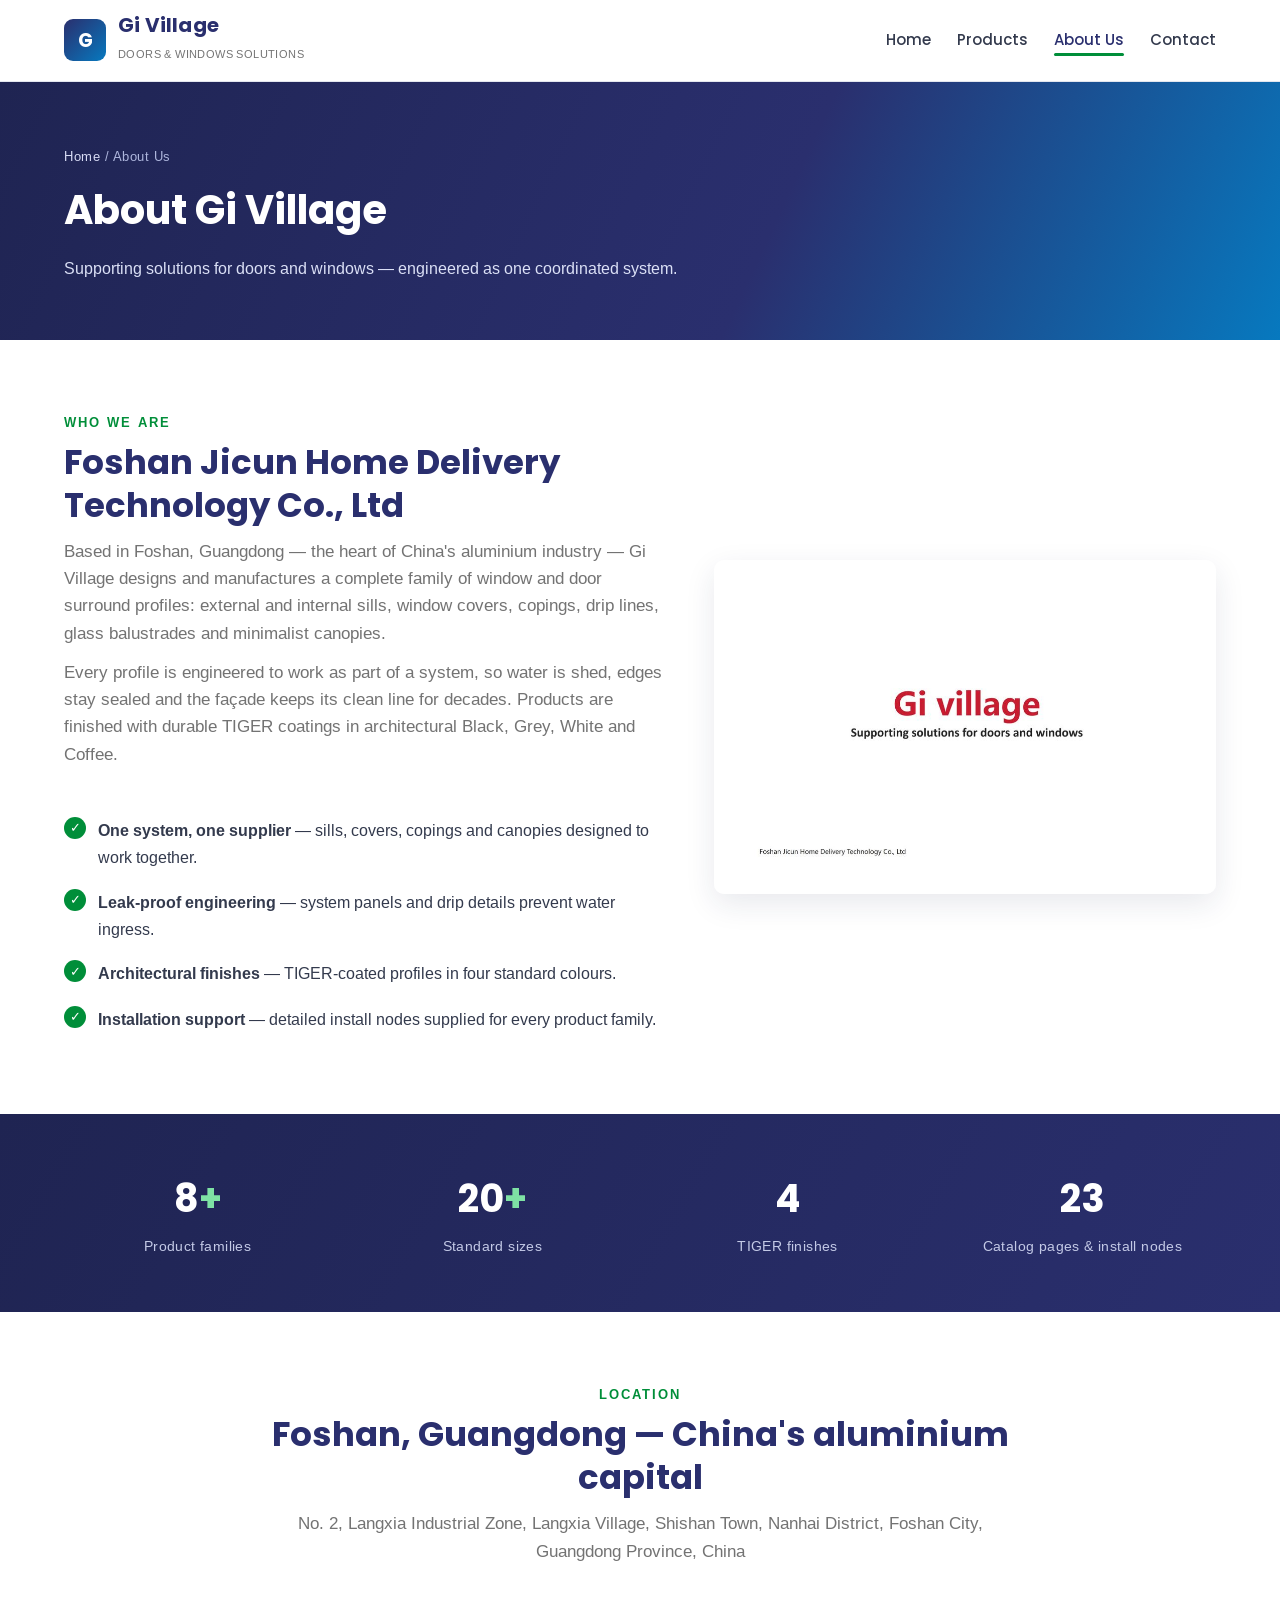
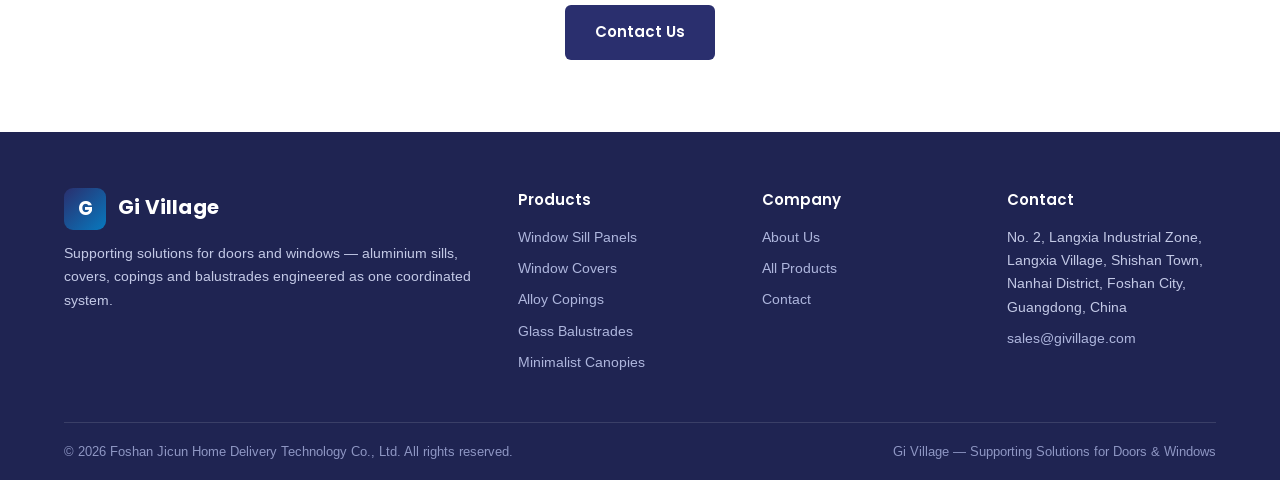
==== about.html @ 9b1d4b7a "Initial site: Gi Village doors & windows product website (8 product families, Alumasc-inspired struc" ====
<!DOCTYPE html>
<html lang="en">
<head>
<meta charset="utf-8">
<meta name="viewport" content="width=device-width, initial-scale=1">
<title>About Us | Gi Village</title>
<meta name="description" content="About Gi Village by Foshan Jicun Home Delivery Technology Co., Ltd — window and door surround systems engineered in Foshan, Guangdong.">
<link rel="preconnect" href="https://fonts.googleapis.com">
<link rel="preconnect" href="https://fonts.gstatic.com" crossorigin>
<link href="https://fonts.googleapis.com/css2?family=Poppins:wght@400;600;700&family=Arimo:wght@400;600&display=swap" rel="stylesheet">
<link rel="stylesheet" href="css/style.css">
<link rel="icon" href="data:image/svg+xml,<svg xmlns='http://www.w3.org/2000/svg' viewBox='0 0 100 100'><rect width='100' height='100' rx='20' fill='%232a2f6e'/><text x='50' y='68' font-size='52' text-anchor='middle' fill='white' font-family='Arial' font-weight='bold'>G</text></svg>">
</head>
<body>

<header class="site-header">
  <div class="header-inner">
    <a class="brand" href="index.html">
      <span class="brand-mark">G</span>
      <span>
        <span class="brand-name">Gi Village</span><br>
        <span class="brand-tag">Doors &amp; Windows Solutions</span>
      </span>
    </a>
    <button class="nav-toggle" aria-label="Menu" aria-expanded="false">&#9776;</button>
    <nav>
      <ul class="nav-links">
        <li><a href="index.html">Home</a></li>
        <li><a href="products.html">Products</a></li>
        <li><a href="about.html">About Us</a></li>
        <li><a href="contact.html">Contact</a></li>
      </ul>
    </nav>
  </div>
</header>
<section class="page-hero">
  <div class="container">
    <div class="crumb"><a href="index.html">Home</a> / About Us</div>
    <h1>About Gi Village</h1>
    <p>Supporting solutions for doors and windows — engineered as one coordinated system.</p>
  </div>
</section>
<section class="section">
  <div class="container">
    <div class="two-col">
      <div class="reveal">
        <div class="section-head">
          <div class="kicker">Who we are</div>
          <h2>Foshan Jicun Home Delivery Technology Co., Ltd</h2>
          <p>Based in Foshan, Guangdong — the heart of China's aluminium industry — Gi Village designs and manufactures a complete family of window and door surround profiles: external and internal sills, window covers, copings, drip lines, glass balustrades and minimalist canopies.</p>
          <p class="mt-2">Every profile is engineered to work as part of a system, so water is shed, edges stay sealed and the façade keeps its clean line for decades. Products are finished with durable TIGER coatings in architectural Black, Grey, White and Coffee.</p>
        </div>
        <ul class="feature-list">
          <li><strong>One system, one supplier</strong> — sills, covers, copings and canopies designed to work together.</li>
          <li><strong>Leak-proof engineering</strong> — system panels and drip details prevent water ingress.</li>
          <li><strong>Architectural finishes</strong> — TIGER-coated profiles in four standard colours.</li>
          <li><strong>Installation support</strong> — detailed install nodes supplied for every product family.</li>
        </ul>
      </div>
      <div class="reveal">
        <img src="images/products/detail-p01.jpg" alt="Gi Village — supporting solutions for doors and windows">
      </div>
    </div>
  </div>
</section>
<section class="stats">
  <div class="container">
    <div class="stats-grid">
      <div class="reveal"><div class="stat-num">8<em>+</em></div><div class="stat-label">Product families</div></div>
      <div class="reveal"><div class="stat-num">20<em>+</em></div><div class="stat-label">Standard sizes</div></div>
      <div class="reveal"><div class="stat-num">4</div><div class="stat-label">TIGER finishes</div></div>
      <div class="reveal"><div class="stat-num">23</div><div class="stat-label">Catalog pages &amp; install nodes</div></div>
    </div>
  </div>
</section>
<section class="section">
  <div class="container">
    <div class="section-head center reveal">
      <div class="kicker">Location</div>
      <h2>Foshan, Guangdong — China's aluminium capital</h2>
      <p>No. 2, Langxia Industrial Zone, Langxia Village, Shishan Town, Nanhai District, Foshan City, Guangdong Province, China</p>
    </div>
    <div class="center reveal">
      <a class="btn btn-navy" href="contact.html">Contact Us</a>
    </div>
  </div>
</section>
<footer class="site-footer">
  <div class="container">
    <div class="footer-grid">
      <div class="footer-brand">
        <div class="brand">
          <span class="brand-mark">G</span>
          <span><span class="brand-name">Gi Village</span></span>
        </div>
        <p>Supporting solutions for doors and windows — aluminium sills, covers, copings and balustrades engineered as one coordinated system.</p>
      </div>
      <div>
        <h4>Products</h4>
        <ul>
          <li><a href="products/external-window-sill-panel.html">Window Sill Panels</a></li>
          <li><a href="products/external-window-cover.html">Window Covers</a></li>
          <li><a href="products/aluminium-alloy-coping.html">Alloy Copings</a></li>
          <li><a href="products/glass-balustrade.html">Glass Balustrades</a></li>
          <li><a href="products/minimalist-canopy.html">Minimalist Canopies</a></li>
        </ul>
      </div>
      <div>
        <h4>Company</h4>
        <ul>
          <li><a href="about.html">About Us</a></li>
          <li><a href="products.html">All Products</a></li>
          <li><a href="contact.html">Contact</a></li>
        </ul>
      </div>
      <div>
        <h4>Contact</h4>
        <ul>
          <li>No. 2, Langxia Industrial Zone, Langxia Village, Shishan Town, Nanhai District, Foshan City, Guangdong, China</li>
          <li><a href="mailto:sales@givillage.com">sales@givillage.com</a></li>
        </ul>
      </div>
    </div>
    <div class="footer-bottom">
      <span>&copy; <span id="year">2026</span> Foshan Jicun Home Delivery Technology Co., Ltd. All rights reserved.</span>
      <span>Gi Village — Supporting Solutions for Doors &amp; Windows</span>
    </div>
  </div>
</footer>

<script src="js/main.js"></script>
</body>
</html>
---- css/style.css ----
/* ============================================================
   Gi Village — Supporting Solutions for Doors and Windows
   Corporate product site, inspired by alumasc.co.uk
   Palette: #2a2f6e deep navy / #008e39 green / #0779bf blue
   Fonts:   Poppins (headings) / Arimo (body)
   ============================================================ */

:root {
  --navy: #2a2f6e;
  --navy-dark: #1f2452;
  --green: #008e39;
  --green-dark: #006b2b;
  --blue: #0779bf;
  --ink: #333a4d;
  --muted: #737373;
  --bg-soft: #f4f5f8;
  --bg-white: #ffffff;
  --border: #e3e6ee;
  --shadow: 0 10px 30px rgba(31, 36, 82, 0.10);
  --radius: 10px;
  --maxw: 1200px;
}

* { margin: 0; padding: 0; box-sizing: border-box; }

html { scroll-behavior: smooth; }

body {
  font-family: 'Arimo', 'Helvetica Neue', Arial, sans-serif;
  color: var(--ink);
  background: var(--bg-white);
  line-height: 1.65;
  font-size: 16px;
}

h1, h2, h3, h4, .nav-links, .btn, .brand {
  font-family: 'Poppins', 'Segoe UI', sans-serif;
}

img { max-width: 100%; display: block; }

a { color: var(--blue); text-decoration: none; }
a:hover { text-decoration: underline; }

.container { max-width: var(--maxw); margin: 0 auto; padding: 0 24px; }

/* ---------------- Header ---------------- */
.site-header {
  position: sticky; top: 0; z-index: 100;
  background: rgba(255,255,255,0.97);
  backdrop-filter: blur(6px);
  border-bottom: 1px solid var(--border);
}
.header-inner {
  display: flex; align-items: center; justify-content: space-between;
  max-width: var(--maxw); margin: 0 auto; padding: 14px 24px;
  gap: 16px;
}
.brand { display: flex; align-items: center; gap: 12px; color: var(--navy); }
.brand-mark {
  width: 42px; height: 42px; border-radius: 9px;
  background: linear-gradient(135deg, var(--navy), var(--blue));
  display: flex; align-items: center; justify-content: center;
  color: #fff; font-weight: 700; font-size: 19px;
}
.brand-name { font-size: 20px; font-weight: 700; letter-spacing: 0.2px; line-height: 1.1; }
.brand-tag { font-size: 11px; color: var(--muted); font-family: 'Arimo'; font-weight: 400; letter-spacing: 0.4px; text-transform: uppercase; }

.nav-links { display: flex; gap: 26px; list-style: none; align-items: center; }
.nav-links a {
  color: var(--ink); font-weight: 500; font-size: 15px; position: relative;
}
.nav-links a:hover { color: var(--navy); text-decoration: none; }
.nav-links a.active { color: var(--navy); }
.nav-links a.active::after {
  content: ''; position: absolute; left: 0; right: 0; bottom: -6px;
  height: 3px; border-radius: 2px; background: var(--green);
}
.nav-toggle { display: none; background: none; border: 0; font-size: 24px; color: var(--navy); cursor: pointer; }

@media (max-width: 900px) {
  .nav-toggle { display: block; }
  .nav-links {
    display: none; position: absolute; top: 100%; left: 0; right: 0;
    background: #fff; flex-direction: column; align-items: flex-start;
    padding: 16px 24px 22px; gap: 14px; border-bottom: 1px solid var(--border);
    box-shadow: var(--shadow);
  }
  .nav-links.open { display: flex; }
}

/* ---------------- Hero ---------------- */
.hero {
  position: relative; color: #fff; overflow: hidden;
  background: var(--navy-dark);
}
.hero img.hero-bg {
  position: absolute; inset: 0; width: 100%; height: 100%;
  object-fit: cover; object-position: center 30%;
  opacity: 0.55;
}
.hero::after {
  content: ''; position: absolute; inset: 0;
  background: linear-gradient(100deg, rgba(31,36,82,0.92) 0%, rgba(31,36,82,0.55) 55%, rgba(7,121,191,0.25) 100%);
}
.hero-content {
  position: relative; z-index: 2; max-width: var(--maxw); margin: 0 auto;
  padding: 96px 24px 104px;
}
.hero-eyebrow {
  display: inline-block; font-size: 13px; letter-spacing: 2.5px;
  text-transform: uppercase; color: #9fe0b8; font-weight: 600; margin-bottom: 14px;
}
.hero h1 { font-size: clamp(30px, 5vw, 52px); line-height: 1.15; font-weight: 700; max-width: 720px; }
.hero p.lead { margin-top: 18px; font-size: clamp(16px, 2vw, 19px); max-width: 620px; color: #e9ecf7; }
.hero-cta { margin-top: 30px; display: flex; gap: 14px; flex-wrap: wrap; }

/* ---------------- Buttons ---------------- */
.btn {
  display: inline-block; padding: 13px 28px; border-radius: 6px;
  font-weight: 600; font-size: 15px; cursor: pointer;
  border: 2px solid transparent; transition: all .18s ease;
}
.btn:hover { text-decoration: none; transform: translateY(-1px); }
.btn-green { background: var(--green); color: #fff; }
.btn-green:hover { background: var(--green-dark); }
.btn-outline { background: transparent; color: #fff; border-color: rgba(255,255,255,0.75); }
.btn-outline:hover { background: rgba(255,255,255,0.12); border-color: #fff; }
.btn-navy { background: var(--navy); color: #fff; }
.btn-navy:hover { background: var(--navy-dark); }
.btn-ghost { background: transparent; color: var(--navy); border-color: var(--navy); }
.btn-ghost:hover { background: var(--navy); color: #fff; }

/* ---------------- Sections ---------------- */
.section { padding: 72px 0; }
.section-soft { background: var(--bg-soft); }
.section-head { margin-bottom: 40px; max-width: 760px; }
.section-head .kicker {
  font-size: 13px; font-weight: 700; letter-spacing: 2px; text-transform: uppercase;
  color: var(--green); margin-bottom: 8px;
}
.section-head h2 { font-size: clamp(24px, 3.4vw, 34px); color: var(--navy); font-weight: 700; line-height: 1.25; }
.section-head p { margin-top: 12px; color: var(--muted); font-size: 16.5px; }
.section-head.center { margin-left: auto; margin-right: auto; text-align: center; }

/* ---------------- Product cards ---------------- */
.cards-grid {
  display: grid; grid-template-columns: repeat(auto-fill, minmax(260px, 1fr));
  gap: 26px;
}
.card {
  background: #fff; border: 1px solid var(--border); border-radius: var(--radius);
  overflow: hidden; display: flex; flex-direction: column;
  transition: transform .2s ease, box-shadow .2s ease;
}
.card:hover { transform: translateY(-5px); box-shadow: var(--shadow); }
.card-img { aspect-ratio: 4/3; overflow: hidden; background: #eef0f5; position: relative; }
.card-img img { width: 100%; height: 100%; object-fit: cover; transition: transform .35s ease; }
.card:hover .card-img img { transform: scale(1.05); }
.card-body { padding: 20px 20px 22px; display: flex; flex-direction: column; flex: 1; }
.card-body h3 { color: var(--navy); font-size: 18px; font-weight: 600; margin-bottom: 8px; }
.card-body p { color: var(--muted); font-size: 14px; flex: 1; }
.card-link { margin-top: 14px; font-weight: 600; font-size: 14px; color: var(--green); }
.card-link:hover { color: var(--green-dark); text-decoration: none; }
.card-link .arrow { transition: transform .18s ease; display: inline-block; }
.card:hover .card-link .arrow { transform: translateX(4px); }

/* ---------------- Stats band ---------------- */
.stats {
  background: linear-gradient(120deg, var(--navy-dark), var(--navy));
  color: #fff; padding: 54px 0;
}
.stats-grid { display: grid; grid-template-columns: repeat(auto-fit, minmax(180px, 1fr)); gap: 28px; text-align: center; }
.stat-num { font-family: 'Poppins'; font-size: 38px; font-weight: 700; color: #fff; }
.stat-num em { font-style: normal; color: #7ee2a4; }
.stat-label { color: #c3c9e6; font-size: 14px; margin-top: 4px; letter-spacing: 0.4px; }

/* ---------------- Page hero (inner pages) ---------------- */
.page-hero {
  background: linear-gradient(115deg, var(--navy-dark), var(--navy) 60%, var(--blue));
  color: #fff; padding: 64px 0 58px;
}
.page-hero h1 { font-size: clamp(26px, 4vw, 40px); font-weight: 700; }
.page-hero .crumb { font-size: 13px; color: #aeb6dd; margin-bottom: 10px; letter-spacing: 0.5px; }
.page-hero .crumb a { color: #d8dcf5; }
.page-hero p { margin-top: 12px; color: #dbe0f6; max-width: 700px; }

/* ---------------- Product detail page ---------------- */
.detail-layout { display: grid; grid-template-columns: 1fr 1fr; gap: 40px; align-items: start; }
@media (max-width: 900px) { .detail-layout { grid-template-columns: 1fr; } }
.detail-img { border: 1px solid var(--border); border-radius: var(--radius); overflow: hidden; background: #fff; }
.detail-img img { width: 100%; height: auto; }
.detail-info h2 { color: var(--navy); font-size: 24px; margin-bottom: 12px; }
.detail-info .desc { color: var(--muted); margin-bottom: 18px; }
.spec-table { width: 100%; border-collapse: collapse; margin-top: 10px; font-size: 14.5px; }
.spec-table th, .spec-table td { text-align: left; padding: 10px 12px; border-bottom: 1px solid var(--border); }
.spec-table th { background: var(--bg-soft); color: var(--navy); font-weight: 600; width: 34%; }

.tag-row { display: flex; flex-wrap: wrap; gap: 8px; margin: 14px 0; }
.tag {
  font-size: 12.5px; padding: 5px 12px; border-radius: 20px;
  background: #eaf4ee; color: var(--green-dark); font-weight: 600;
}

/* ---------------- Gallery strip ---------------- */
.gallery { display: grid; grid-template-columns: repeat(auto-fill, minmax(200px, 1fr)); gap: 18px; }
.gallery a { border: 1px solid var(--border); border-radius: 8px; overflow: hidden; background: #fff; display: block; }
.gallery a:hover { box-shadow: var(--shadow); }
.gallery img { width: 100%; height: 150px; object-fit: cover; }

/* ---------------- About / content ---------------- */
.two-col { display: grid; grid-template-columns: 1.2fr 1fr; gap: 48px; align-items: center; }
@media (max-width: 900px) { .two-col { grid-template-columns: 1fr; } }
.two-col img { border-radius: var(--radius); box-shadow: var(--shadow); }
.feature-list { list-style: none; margin-top: 18px; }
.feature-list li { padding: 9px 0 9px 34px; position: relative; color: var(--ink); }
.feature-list li::before {
  content: '✓'; position: absolute; left: 0; top: 9px; width: 22px; height: 22px;
  border-radius: 50%; background: var(--green); color: #fff;
  display: flex; align-items: center; justify-content: center; font-size: 13px;
}

/* ---------------- Contact ---------------- */
.contact-grid { display: grid; grid-template-columns: 1fr 1fr; gap: 40px; }
@media (max-width: 900px) { .contact-grid { grid-template-columns: 1fr; } }
.contact-item { display: flex; gap: 14px; padding: 16px 0; border-bottom: 1px solid var(--border); }
.contact-item .ico {
  width: 44px; height: 44px; border-radius: 10px; flex-shrink: 0;
  background: #eaf0fb; color: var(--navy); display: flex; align-items: center; justify-content: center; font-size: 19px;
}
.contact-item h4 { color: var(--navy); font-size: 15px; margin-bottom: 2px; }
.contact-item p { color: var(--muted); font-size: 14.5px; }

.form-card {
  background: #fff; border: 1px solid var(--border); border-radius: var(--radius);
  padding: 30px; box-shadow: var(--shadow);
}
.form-row { margin-bottom: 16px; }
.form-row label { display: block; font-weight: 600; font-size: 13.5px; color: var(--navy); margin-bottom: 6px; }
.form-row input, .form-row select, .form-row textarea {
  width: 100%; padding: 11px 13px; border: 1px solid var(--border);
  border-radius: 6px; font-family: 'Arimo'; font-size: 15px; color: var(--ink); background: #fcfcfd;
}
.form-row input:focus, .form-row select:focus, .form-row textarea:focus {
  outline: none; border-color: var(--blue); box-shadow: 0 0 0 3px rgba(7,121,191,0.12);
}
.form-note { font-size: 13px; color: var(--muted); margin-top: 10px; }
#form-status { display: none; margin-top: 14px; padding: 12px 16px; border-radius: 6px; font-size: 14px; }
#form-status.ok { display: block; background: #eaf4ee; color: var(--green-dark); }
#form-status.err { display: block; background: #fdecec; color: #b3261e; }

/* ---------------- CTA band ---------------- */
.cta-band {
  background: linear-gradient(115deg, var(--green-dark), var(--green));
  color: #fff; padding: 58px 0; text-align: center;
}
.cta-band h2 { font-size: clamp(22px, 3vw, 32px); font-weight: 700; }
.cta-band p { margin: 10px auto 24px; max-width: 560px; color: #e2f5ea; }

/* ---------------- Footer ---------------- */
.site-footer { background: var(--navy-dark); color: #c3c9e6; font-size: 14px; }
.footer-grid {
  display: grid; grid-template-columns: 2fr 1fr 1fr 1fr; gap: 36px;
  padding: 56px 0 40px;
}
@media (max-width: 900px) { .footer-grid { grid-template-columns: 1fr 1fr; } }
@media (max-width: 600px) { .footer-grid { grid-template-columns: 1fr; } }
.footer-grid h4 { color: #fff; font-size: 15px; margin-bottom: 14px; font-weight: 600; }
.footer-grid ul { list-style: none; }
.footer-grid li { margin-bottom: 8px; }
.footer-grid a { color: #aeb6dd; }
.footer-grid a:hover { color: #fff; }
.footer-brand .brand { color: #fff; margin-bottom: 12px; }
.footer-brand p { line-height: 1.7; }
.footer-bottom {
  border-top: 1px solid rgba(255,255,255,0.12); padding: 18px 0;
  font-size: 13px; color: #8f97c4;
  display: flex; justify-content: space-between; gap: 12px; flex-wrap: wrap;
}

/* ---------------- Utility ---------------- */
.mt-1 { margin-top: 8px; } .mt-2 { margin-top: 16px; } .mt-3 { margin-top: 28px; }
.mb-2 { margin-bottom: 16px; } .mb-3 { margin-bottom: 28px; }
.center { text-align: center; }
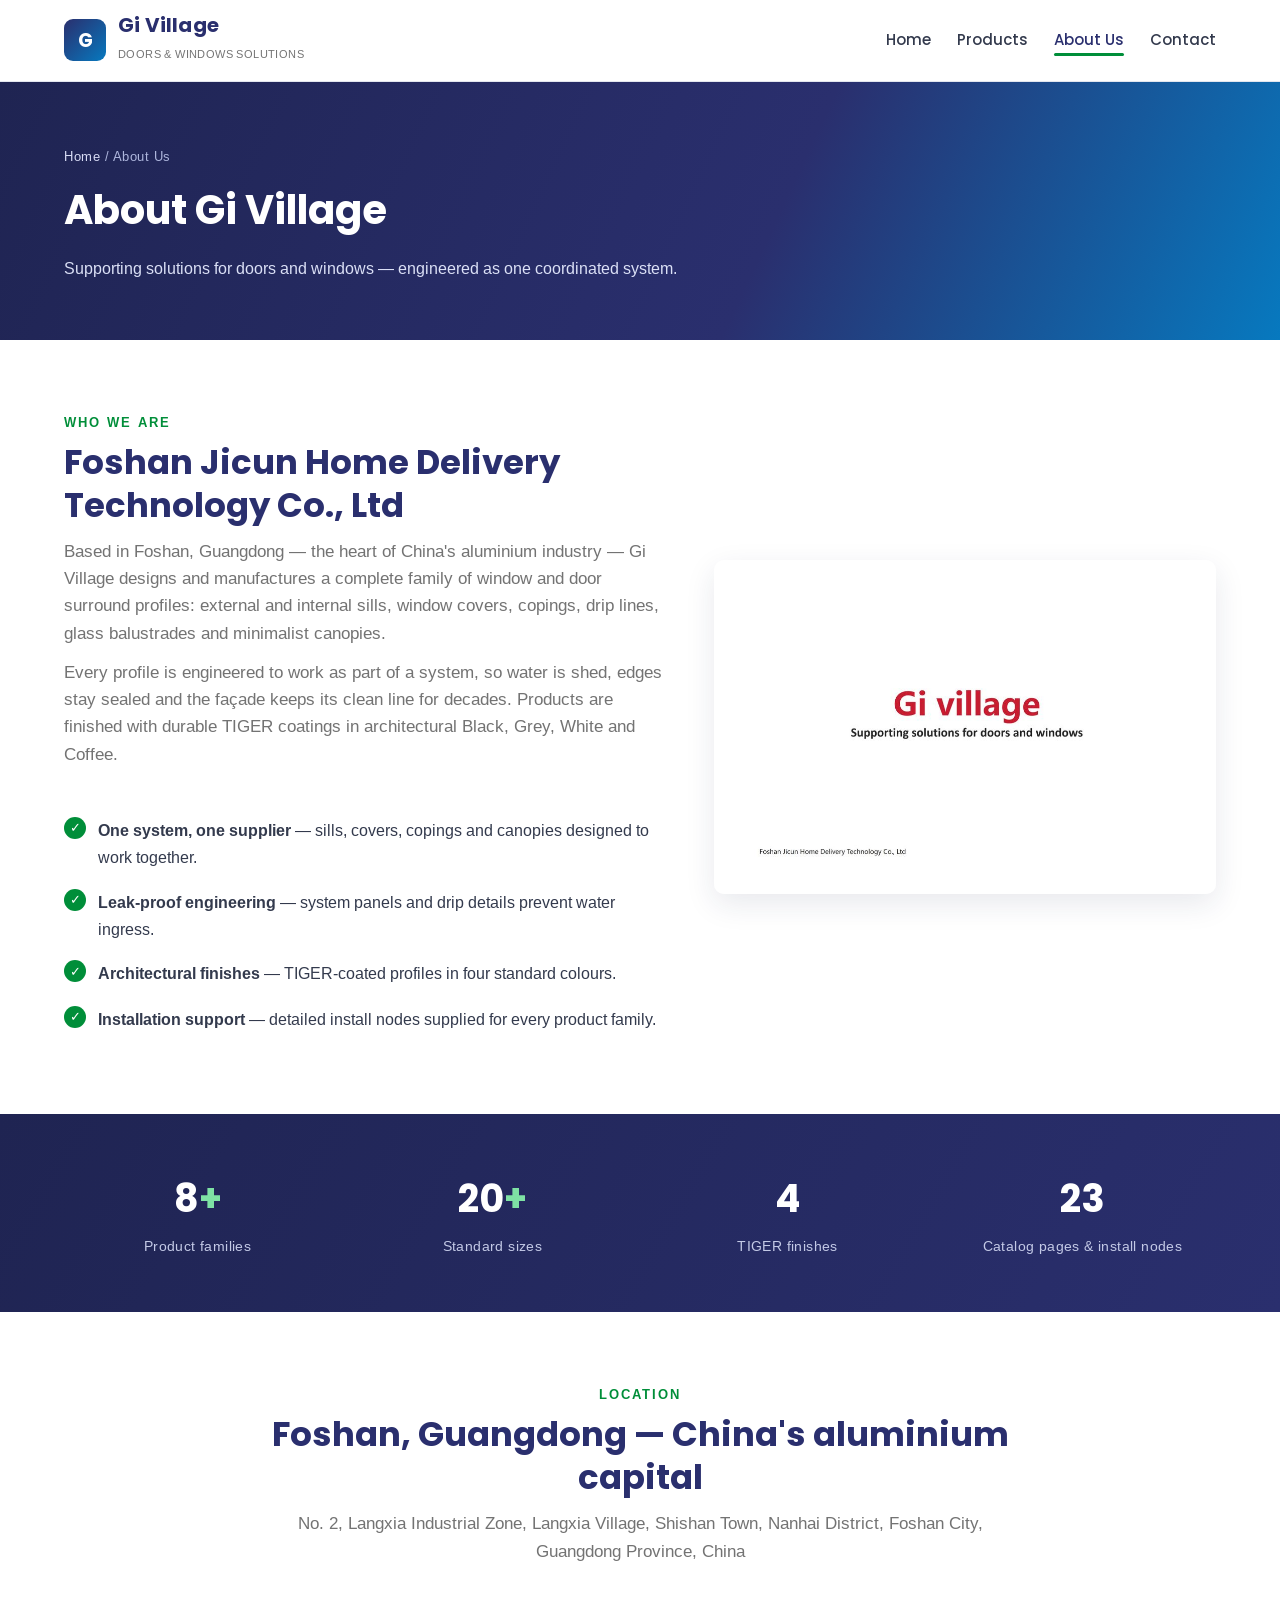
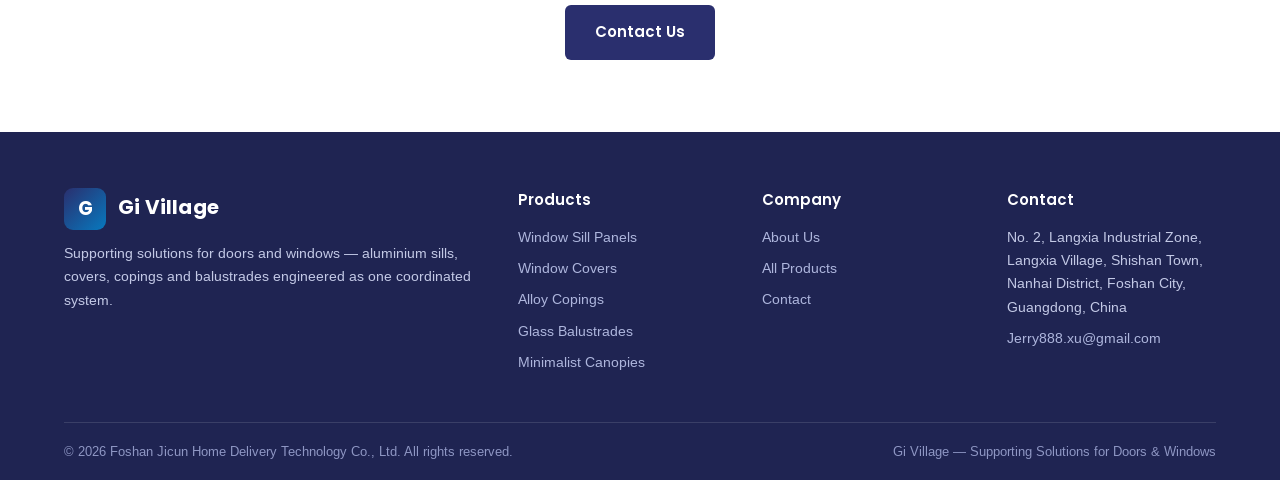
==== commit 1dd9b71b: "Update contact email to Jerry888.xu@gmail.com" ====
--- a/about.html
+++ b/about.html
@@ -117,7 +117,7 @@
         <h4>Contact</h4>
         <ul>
           <li>No. 2, Langxia Industrial Zone, Langxia Village, Shishan Town, Nanhai District, Foshan City, Guangdong, China</li>
-          <li><a href="mailto:sales@givillage.com">sales@givillage.com</a></li>
+          <li><a href="mailto:Jerry888.xu@gmail.com">Jerry888.xu@gmail.com</a></li>
         </ul>
       </div>
     </div>
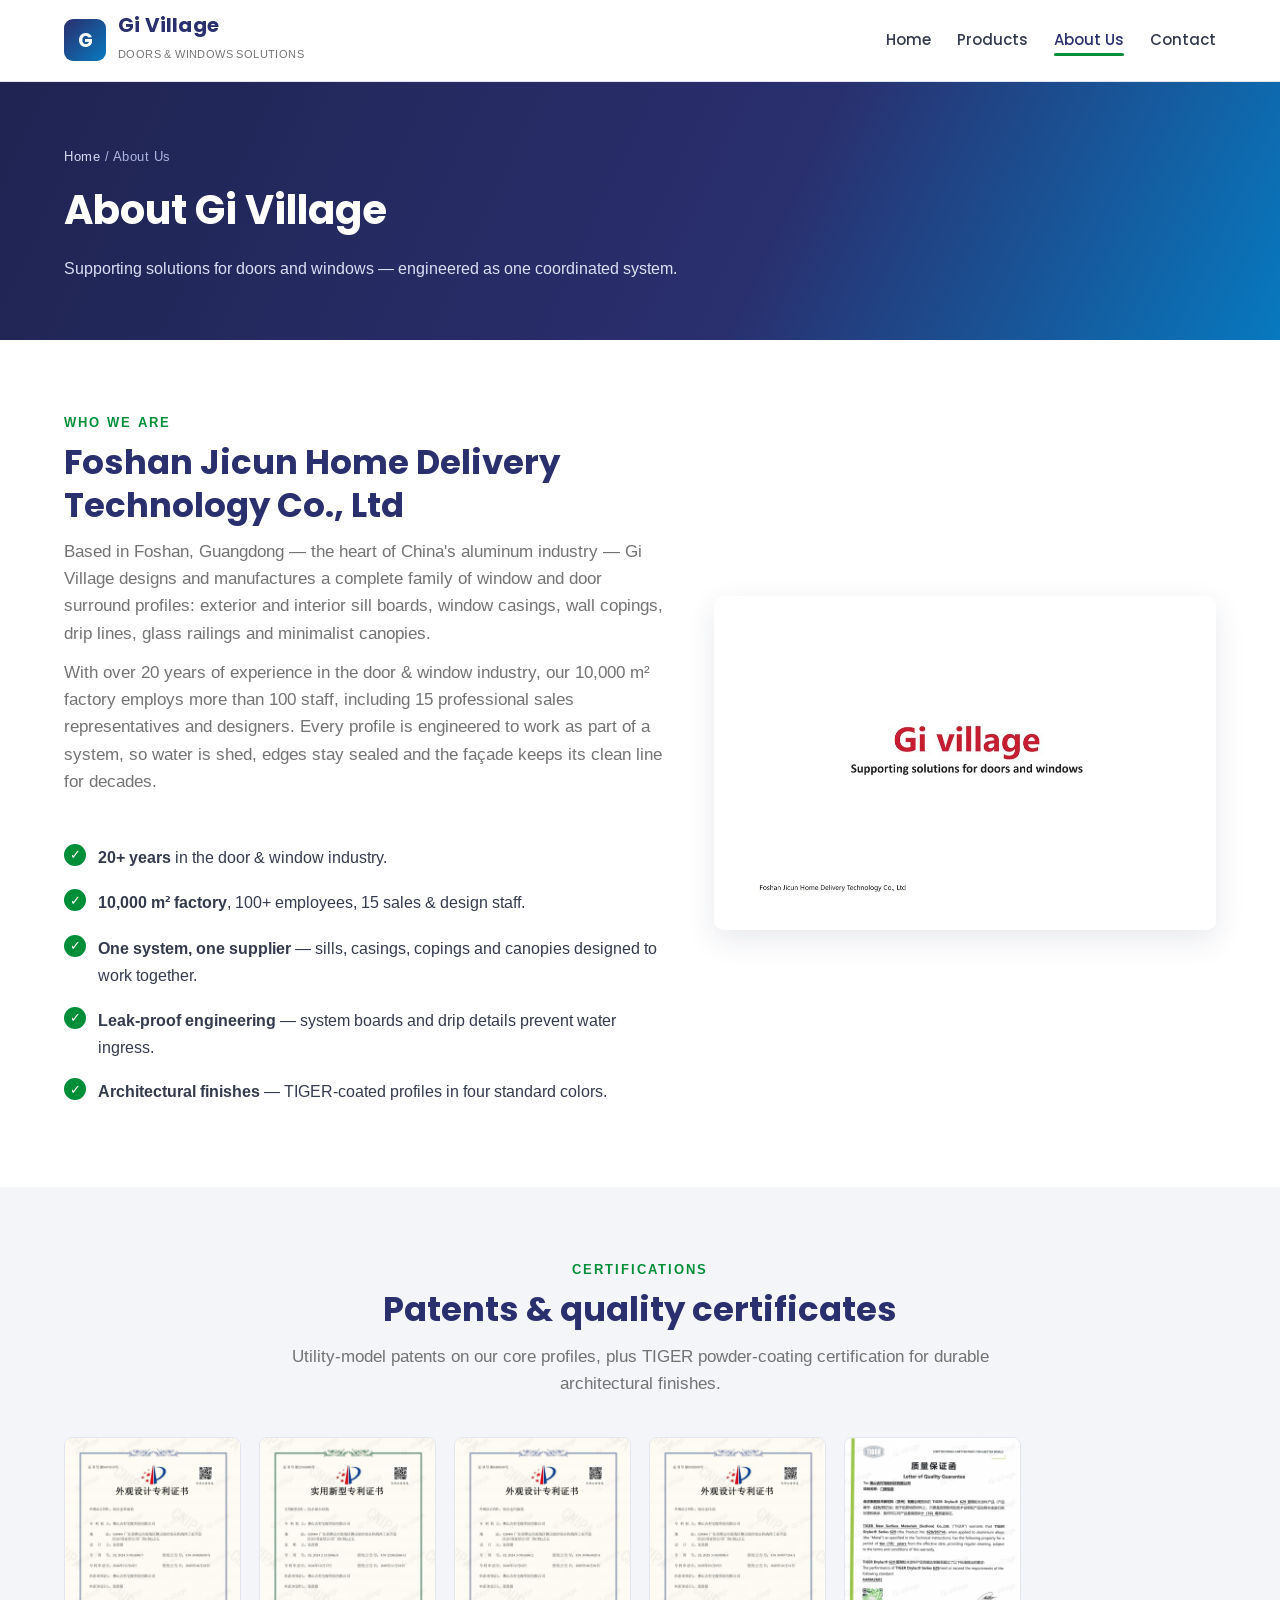
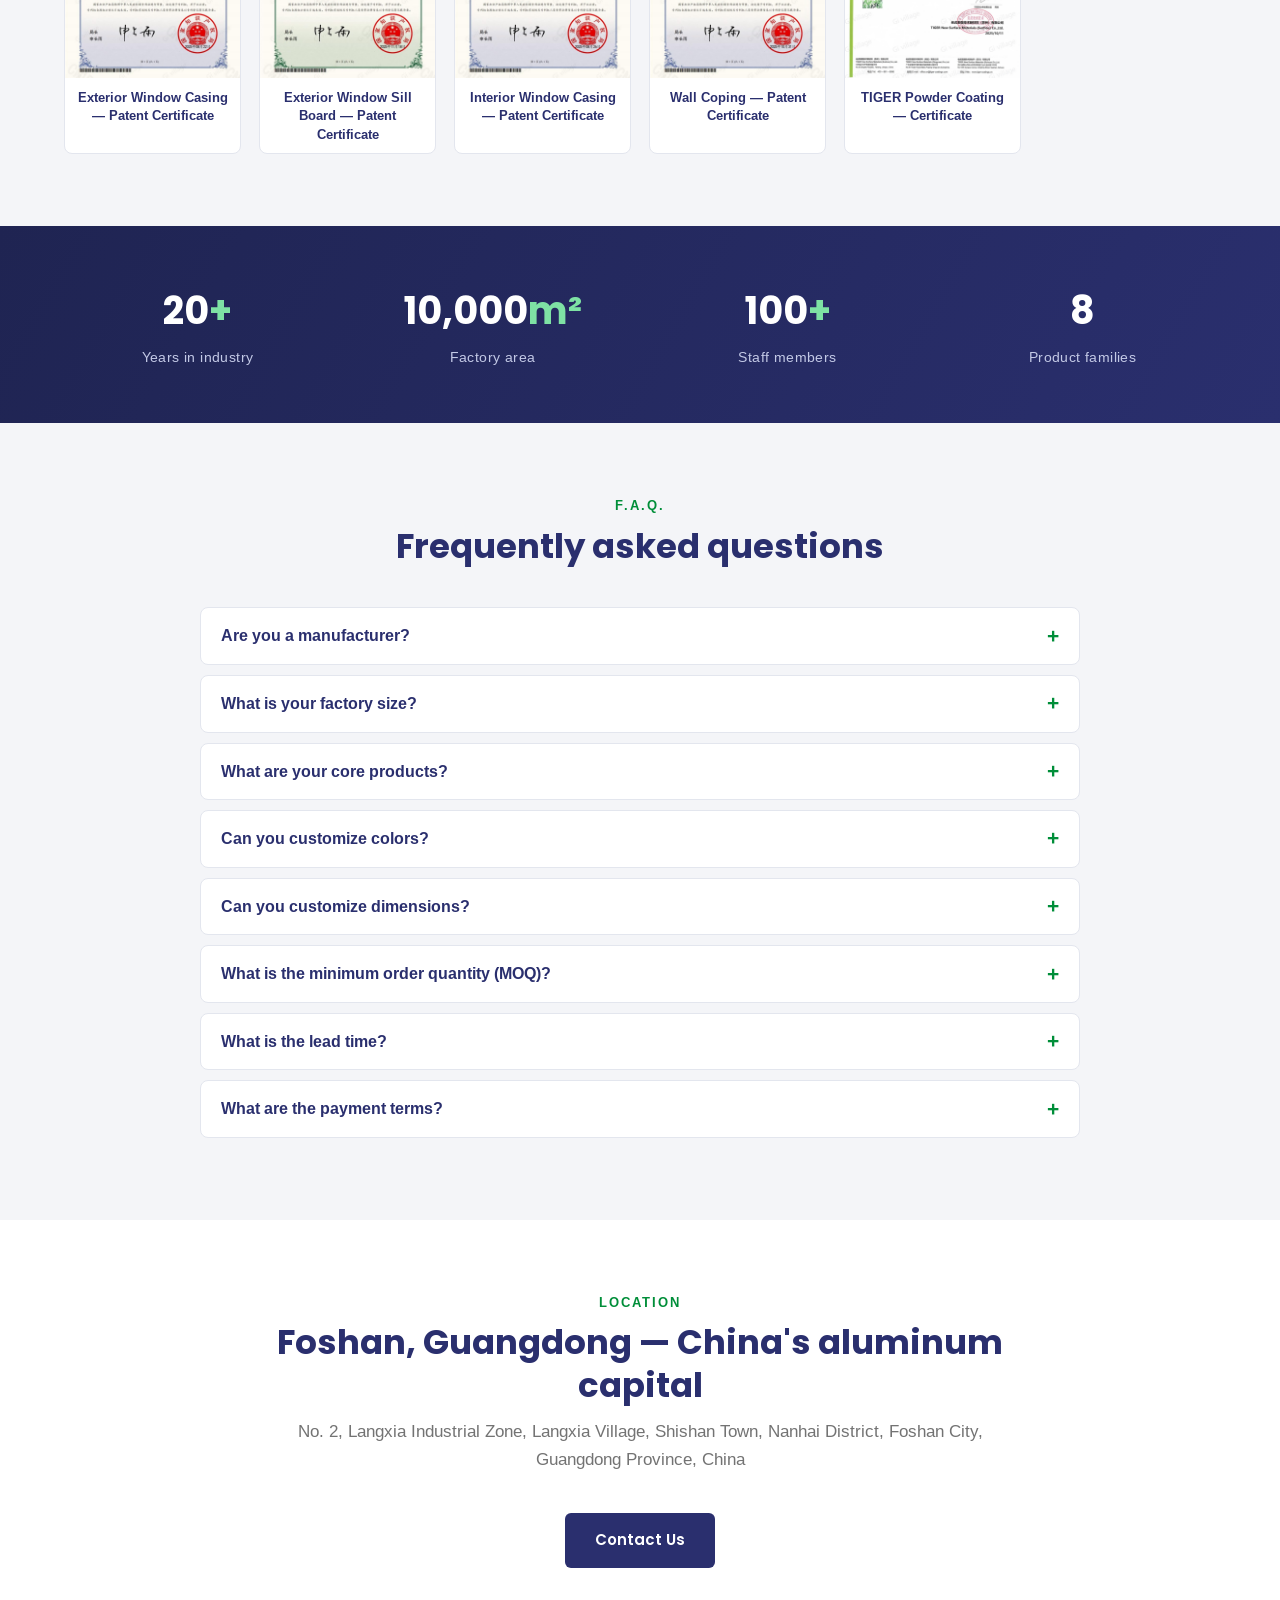
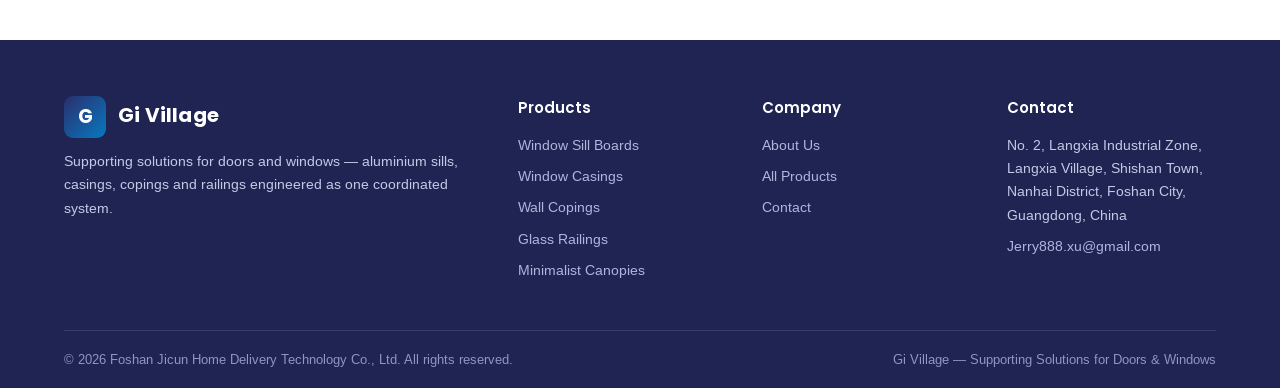
==== commit 9f33b8a5: "v2: align product names with official site, add wall thickness/alloy specs, patents & TIGER certific" ====
--- a/about.html
+++ b/about.html
@@ -47,14 +47,15 @@
         <div class="section-head">
           <div class="kicker">Who we are</div>
           <h2>Foshan Jicun Home Delivery Technology Co., Ltd</h2>
-          <p>Based in Foshan, Guangdong — the heart of China's aluminium industry — Gi Village designs and manufactures a complete family of window and door surround profiles: external and internal sills, window covers, copings, drip lines, glass balustrades and minimalist canopies.</p>
-          <p class="mt-2">Every profile is engineered to work as part of a system, so water is shed, edges stay sealed and the façade keeps its clean line for decades. Products are finished with durable TIGER coatings in architectural Black, Grey, White and Coffee.</p>
+          <p>Based in Foshan, Guangdong — the heart of China's aluminum industry — Gi Village designs and manufactures a complete family of window and door surround profiles: exterior and interior sill boards, window casings, wall copings, drip lines, glass railings and minimalist canopies.</p>
+          <p class="mt-2">With over 20 years of experience in the door &amp; window industry, our 10,000 m² factory employs more than 100 staff, including 15 professional sales representatives and designers. Every profile is engineered to work as part of a system, so water is shed, edges stay sealed and the façade keeps its clean line for decades.</p>
         </div>
         <ul class="feature-list">
-          <li><strong>One system, one supplier</strong> — sills, covers, copings and canopies designed to work together.</li>
-          <li><strong>Leak-proof engineering</strong> — system panels and drip details prevent water ingress.</li>
-          <li><strong>Architectural finishes</strong> — TIGER-coated profiles in four standard colours.</li>
-          <li><strong>Installation support</strong> — detailed install nodes supplied for every product family.</li>
+          <li><strong>20+ years</strong> in the door &amp; window industry.</li>
+          <li><strong>10,000 m² factory</strong>, 100+ employees, 15 sales &amp; design staff.</li>
+          <li><strong>One system, one supplier</strong> — sills, casings, copings and canopies designed to work together.</li>
+          <li><strong>Leak-proof engineering</strong> — system boards and drip details prevent water ingress.</li>
+          <li><strong>Architectural finishes</strong> — TIGER-coated profiles in four standard colors.</li>
         </ul>
       </div>
       <div class="reveal">
@@ -63,21 +64,51 @@
     </div>
   </div>
 </section>
+<section class="section section-soft">
+  <div class="container">
+    <div class="section-head center reveal">
+      <div class="kicker">Certifications</div>
+      <h2>Patents &amp; quality certificates</h2>
+      <p>Utility-model patents on our core profiles, plus TIGER powder-coating certification for durable architectural finishes.</p>
+    </div>
+    <div class="cert-grid">
+<div class="cert-card reveal"><img src="images/certificates/Exterior-Window-Casing-Patent-Certificate-724x1024.jpg" alt="Exterior Window Casing — Patent Certificate" loading="lazy"><div class="cert-label">Exterior Window Casing — Patent Certificate</div></div>
+<div class="cert-card reveal"><img src="images/certificates/Exterior-Window-Sill-Board-Patent-Certificate-2-724x1024.jpg" alt="Exterior Window Sill Board — Patent Certificate" loading="lazy"><div class="cert-label">Exterior Window Sill Board — Patent Certificate</div></div>
+<div class="cert-card reveal"><img src="images/certificates/Interior-Window-Casing-Patent-Certificate-724x1024.jpg" alt="Interior Window Casing — Patent Certificate" loading="lazy"><div class="cert-label">Interior Window Casing — Patent Certificate</div></div>
+<div class="cert-card reveal"><img src="images/certificates/Wall-Coping-Patent-Certificate-724x1024.jpg" alt="Wall Coping — Patent Certificate" loading="lazy"><div class="cert-label">Wall Coping — Patent Certificate</div></div>
+<div class="cert-card reveal"><img src="images/certificates/Tiger-Powder-Coating-Certificate-724x1024.png" alt="TIGER Powder Coating — Certificate" loading="lazy"><div class="cert-label">TIGER Powder Coating — Certificate</div></div>
+    </div>
+  </div>
+</section>
 <section class="stats">
   <div class="container">
     <div class="stats-grid">
-      <div class="reveal"><div class="stat-num">8<em>+</em></div><div class="stat-label">Product families</div></div>
-      <div class="reveal"><div class="stat-num">20<em>+</em></div><div class="stat-label">Standard sizes</div></div>
-      <div class="reveal"><div class="stat-num">4</div><div class="stat-label">TIGER finishes</div></div>
-      <div class="reveal"><div class="stat-num">23</div><div class="stat-label">Catalog pages &amp; install nodes</div></div>
+      <div class="reveal"><div class="stat-num">20<em>+</em></div><div class="stat-label">Years in industry</div></div>
+      <div class="reveal"><div class="stat-num">10,000<em>m²</em></div><div class="stat-label">Factory area</div></div>
+      <div class="reveal"><div class="stat-num">100<em>+</em></div><div class="stat-label">Staff members</div></div>
+      <div class="reveal"><div class="stat-num">8</div><div class="stat-label">Product families</div></div>
     </div>
   </div>
 </section>
+<section class="section section-soft" id="faq">
+<div class="container">
+<div class="section-head center reveal"><div class="kicker">F.A.Q.</div>
+<h2>Frequently asked questions</h2></div>
+<div class="faq-list reveal">
+<div class="faq-item"><div class="faq-q">Are you a manufacturer?</div><div class="faq-a">Yes, we are a manufacturer located in Foshan, just a half-hour drive from Guangzhou. We warmly welcome you to visit Givillage.</div></div>
+<div class="faq-item"><div class="faq-q">What is your factory size?</div><div class="faq-a">Our factory covers a total area of 10,000 square meters and employs over 100 staff members, including 15 professional sales representatives and designers.</div></div>
+<div class="faq-item"><div class="faq-q">What are your core products?</div><div class="faq-a">Exterior window casings, interior window casings, exterior window sill boards, wall copings, glass railings and minimalist canopies, as well as doors and windows.</div></div>
+<div class="faq-item"><div class="faq-q">Can you customize colors?</div><div class="faq-a">Yes, we offer a wide range of TIGER color options. Custom colors extend the lead time, and a separate setup charge applies for small orders.</div></div>
+<div class="faq-item"><div class="faq-q">Can you customize dimensions?</div><div class="faq-a">Yes, we can customize different dimensions according to your specific requirements.</div></div>
+<div class="faq-item"><div class="faq-q">What is the minimum order quantity (MOQ)?</div><div class="faq-a">The minimum order quantity for standard products is 10 sets; we accept small-batch orders for custom projects.</div></div>
+<div class="faq-item"><div class="faq-q">What is the lead time?</div><div class="faq-a">15 days after receiving your 50% prepayment.</div></div>
+<div class="faq-item"><div class="faq-q">What are the payment terms?</div><div class="faq-a">A 50% deposit is required upfront, with the remaining 50% due before shipment, payable via wire transfer (T/T).</div></div>
+</div></div></section>
 <section class="section">
   <div class="container">
     <div class="section-head center reveal">
       <div class="kicker">Location</div>
-      <h2>Foshan, Guangdong — China's aluminium capital</h2>
+      <h2>Foshan, Guangdong — China's aluminum capital</h2>
       <p>No. 2, Langxia Industrial Zone, Langxia Village, Shishan Town, Nanhai District, Foshan City, Guangdong Province, China</p>
     </div>
     <div class="center reveal">
@@ -93,15 +124,15 @@
           <span class="brand-mark">G</span>
           <span><span class="brand-name">Gi Village</span></span>
         </div>
-        <p>Supporting solutions for doors and windows — aluminium sills, covers, copings and balustrades engineered as one coordinated system.</p>
+        <p>Supporting solutions for doors and windows — aluminium sills, casings, copings and railings engineered as one coordinated system.</p>
       </div>
       <div>
         <h4>Products</h4>
         <ul>
-          <li><a href="products/external-window-sill-panel.html">Window Sill Panels</a></li>
-          <li><a href="products/external-window-cover.html">Window Covers</a></li>
-          <li><a href="products/aluminium-alloy-coping.html">Alloy Copings</a></li>
-          <li><a href="products/glass-balustrade.html">Glass Balustrades</a></li>
+          <li><a href="products/external-window-sill-panel.html">Window Sill Boards</a></li>
+          <li><a href="products/external-window-cover.html">Window Casings</a></li>
+          <li><a href="products/aluminium-alloy-coping.html">Wall Copings</a></li>
+          <li><a href="products/glass-balustrade.html">Glass Railings</a></li>
           <li><a href="products/minimalist-canopy.html">Minimalist Canopies</a></li>
         </ul>
       </div>
--- a/css/style.css
+++ b/css/style.css
@@ -278,6 +278,38 @@
   display: flex; justify-content: space-between; gap: 12px; flex-wrap: wrap;
 }
 
+/* ---------------- FAQ ---------------- */
+.faq-list { max-width: 880px; margin: 0 auto; }
+.faq-item {
+  border: 1px solid var(--border); border-radius: 8px; margin-bottom: 10px;
+  overflow: hidden; background: #fff; transition: box-shadow .18s ease;
+}
+.faq-item:hover { box-shadow: 0 4px 14px rgba(31,36,82,.07); }
+.faq-q {
+  padding: 15px 20px; font-weight: 600; color: var(--navy); cursor: pointer;
+  display: flex; justify-content: space-between; align-items: center; font-size: 15.5px;
+}
+.faq-q::after { content: '+'; font-size: 21px; color: var(--green); font-weight: 700; line-height: 1; }
+.faq-item.open .faq-q::after { content: '−'; }
+.faq-a { display: none; padding: 0 20px 16px; color: var(--muted); font-size: 14.5px; }
+.faq-item.open .faq-a { display: block; }
+
+/* ---------------- Certifications ---------------- */
+.cert-grid {
+  display: grid; grid-template-columns: repeat(auto-fill, minmax(170px, 1fr));
+  gap: 18px;
+}
+.cert-card {
+  border: 1px solid var(--border); border-radius: 8px; overflow: hidden;
+  background: #fff; transition: transform .18s ease, box-shadow .18s ease;
+}
+.cert-card:hover { transform: translateY(-3px); box-shadow: var(--shadow); }
+.cert-card img { width: 100%; height: 240px; object-fit: cover; }
+.cert-card .cert-label {
+  padding: 10px 12px; font-size: 13px; font-weight: 600;
+  color: var(--navy); text-align: center; line-height: 1.4;
+}
+
 /* ---------------- Utility ---------------- */
 .mt-1 { margin-top: 8px; } .mt-2 { margin-top: 16px; } .mt-3 { margin-top: 28px; }
 .mb-2 { margin-bottom: 16px; } .mb-3 { margin-bottom: 28px; }
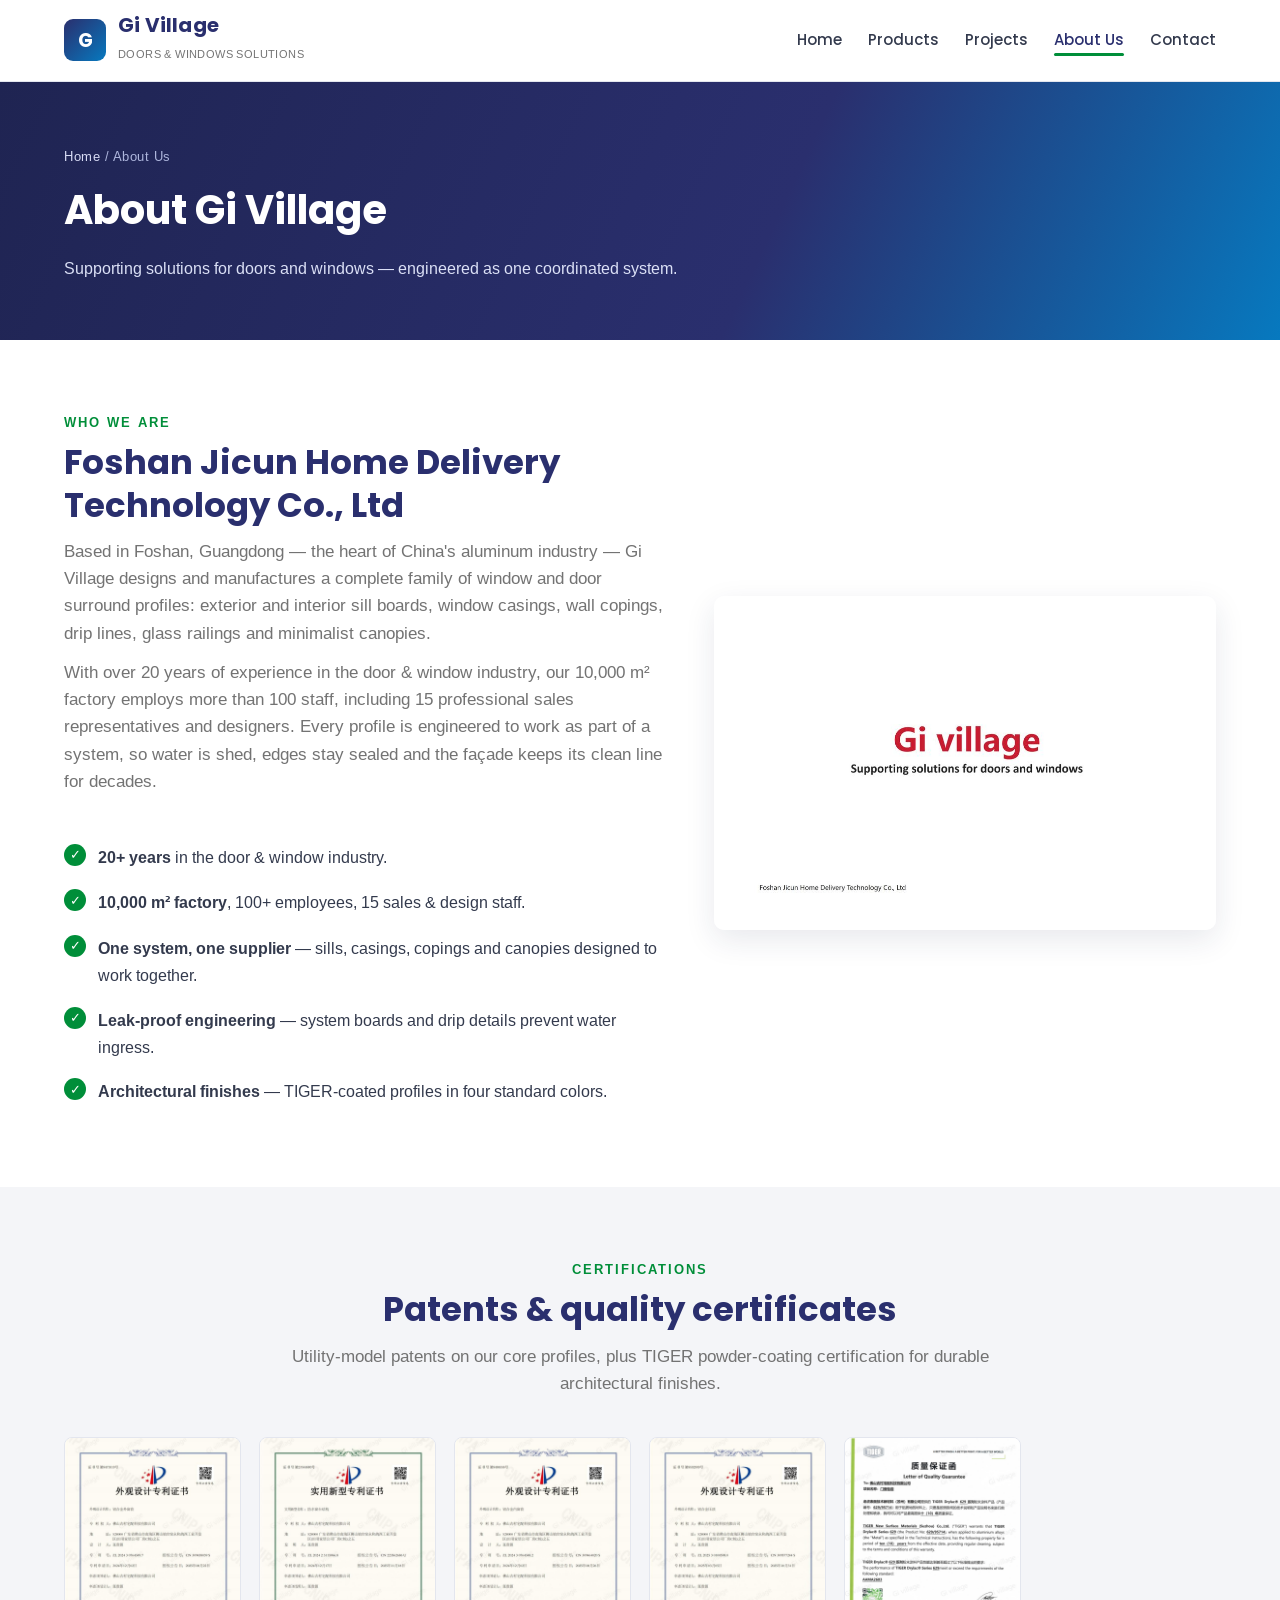
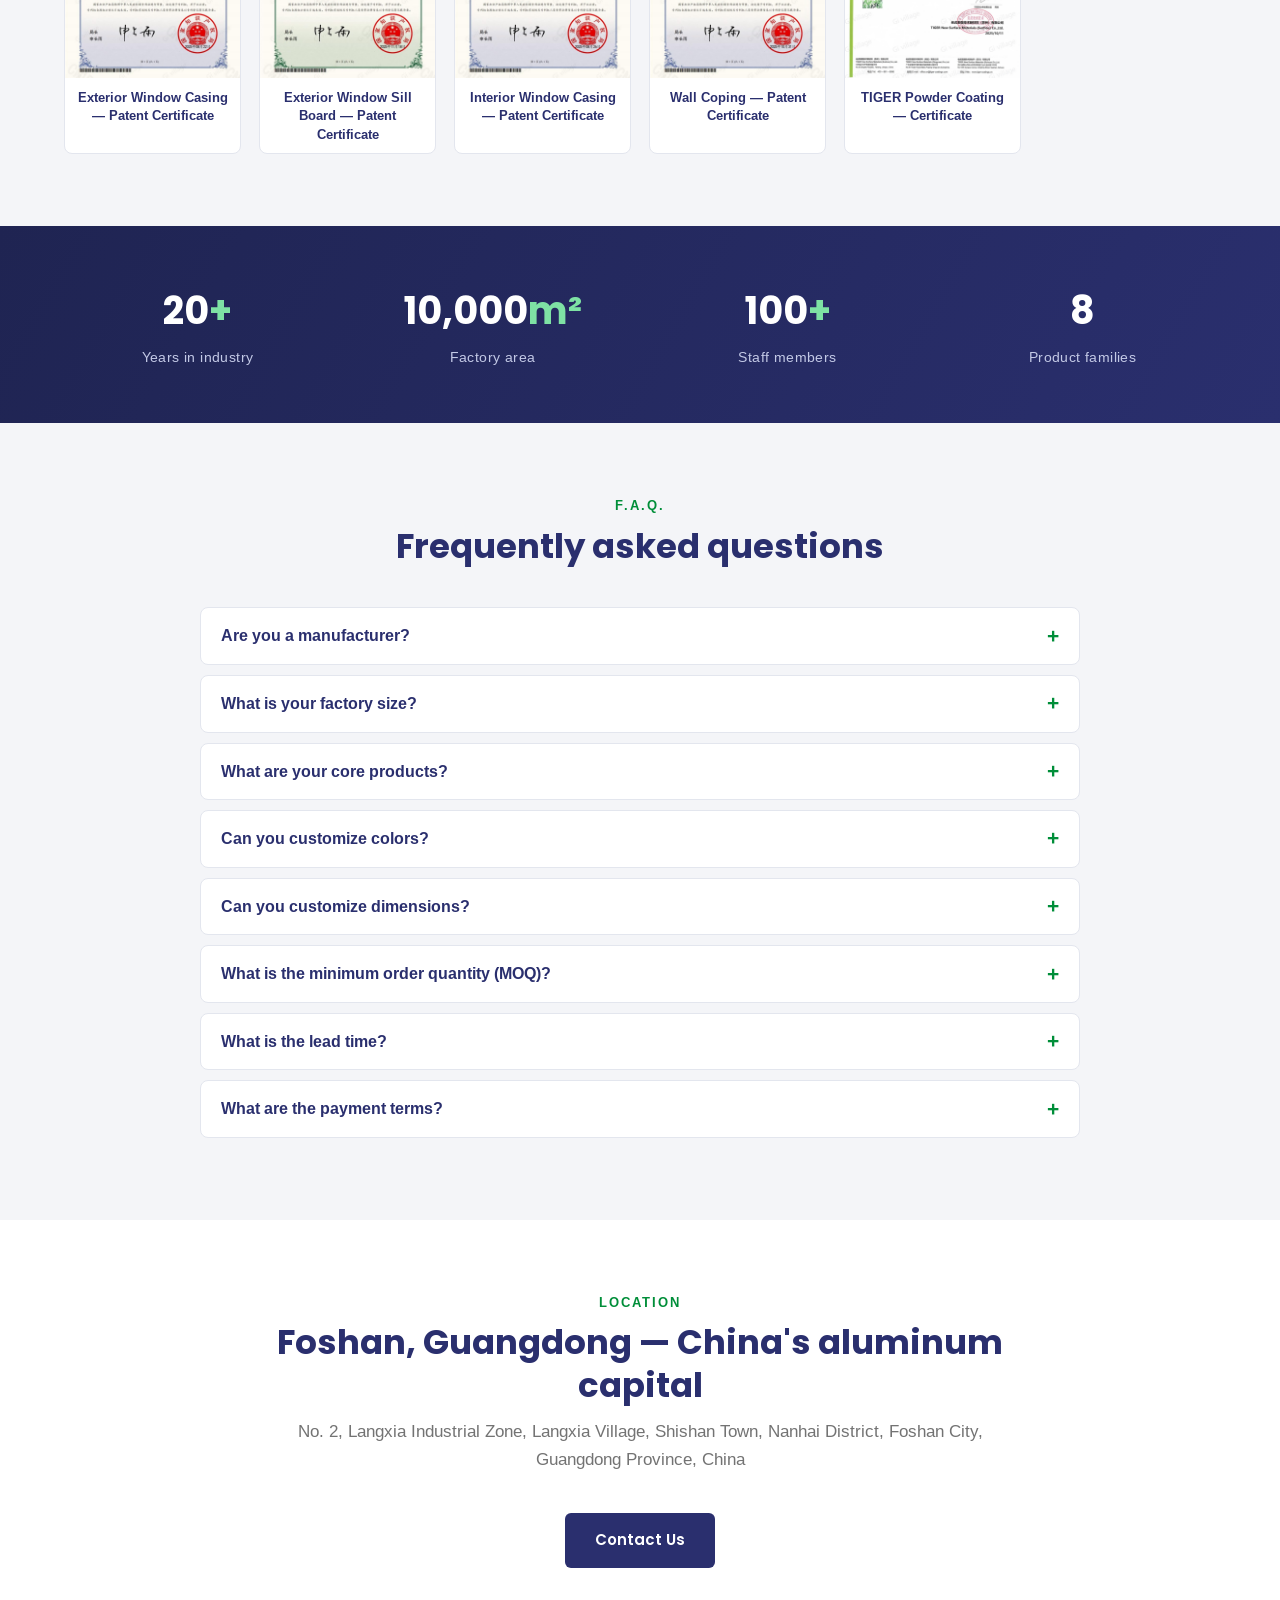
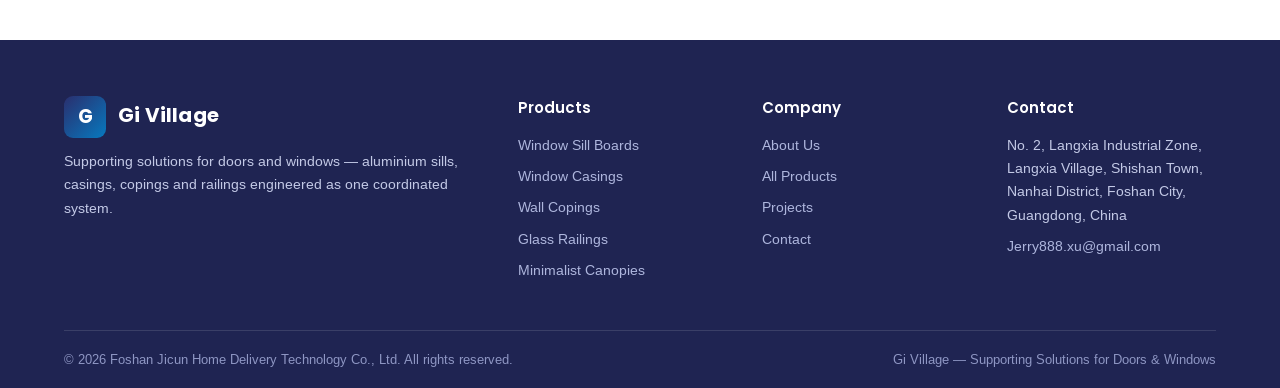
==== commit af29f0c4: "Add Projects & Applications page: 6 ArchDaily reference projects (glass railings, casings, copings, " ====
--- a/about.html
+++ b/about.html
@@ -27,6 +27,7 @@
       <ul class="nav-links">
         <li><a href="index.html">Home</a></li>
         <li><a href="products.html">Products</a></li>
+        <li><a href="case-studies.html">Projects</a></li>
         <li><a href="about.html">About Us</a></li>
         <li><a href="contact.html">Contact</a></li>
       </ul>
@@ -141,6 +142,7 @@
         <ul>
           <li><a href="about.html">About Us</a></li>
           <li><a href="products.html">All Products</a></li>
+          <li><a href="case-studies.html">Projects</a></li>
           <li><a href="contact.html">Contact</a></li>
         </ul>
       </div>
--- a/css/style.css
+++ b/css/style.css
@@ -310,6 +310,27 @@
   color: var(--navy); text-align: center; line-height: 1.4;
 }
 
+/* ---------------- Case studies ---------------- */
+.case-grid { display: grid; grid-template-columns: repeat(auto-fill, minmax(340px, 1fr)); gap: 28px; }
+.case-card {
+  background: #fff; border: 1px solid var(--border); border-radius: var(--radius);
+  overflow: hidden; display: flex; flex-direction: column;
+  transition: transform .2s ease, box-shadow .2s ease;
+}
+.case-card:hover { transform: translateY(-5px); box-shadow: var(--shadow); }
+.case-img { position: relative; display: block; aspect-ratio: 16/10; overflow: hidden; }
+.case-img img { width: 100%; height: 100%; object-fit: cover; transition: transform .35s ease; }
+.case-card:hover .case-img img { transform: scale(1.04); }
+.case-type {
+  position: absolute; top: 12px; left: 12px; background: rgba(31,36,82,.85);
+  color: #fff; font-size: 11.5px; font-weight: 600; letter-spacing: .6px;
+  padding: 5px 11px; border-radius: 20px; text-transform: uppercase;
+}
+.case-body { padding: 20px 20px 22px; display: flex; flex-direction: column; flex: 1; }
+.case-body h3 { color: var(--navy); font-size: 17.5px; font-weight: 600; margin-bottom: 4px; line-height: 1.35; }
+.case-meta { color: var(--green-dark); font-size: 13px; font-weight: 600; margin-bottom: 10px; }
+.case-body p { color: var(--muted); font-size: 14.5px; flex: 1; }
+
 /* ---------------- Utility ---------------- */
 .mt-1 { margin-top: 8px; } .mt-2 { margin-top: 16px; } .mt-3 { margin-top: 28px; }
 .mb-2 { margin-bottom: 16px; } .mb-3 { margin-bottom: 28px; }
